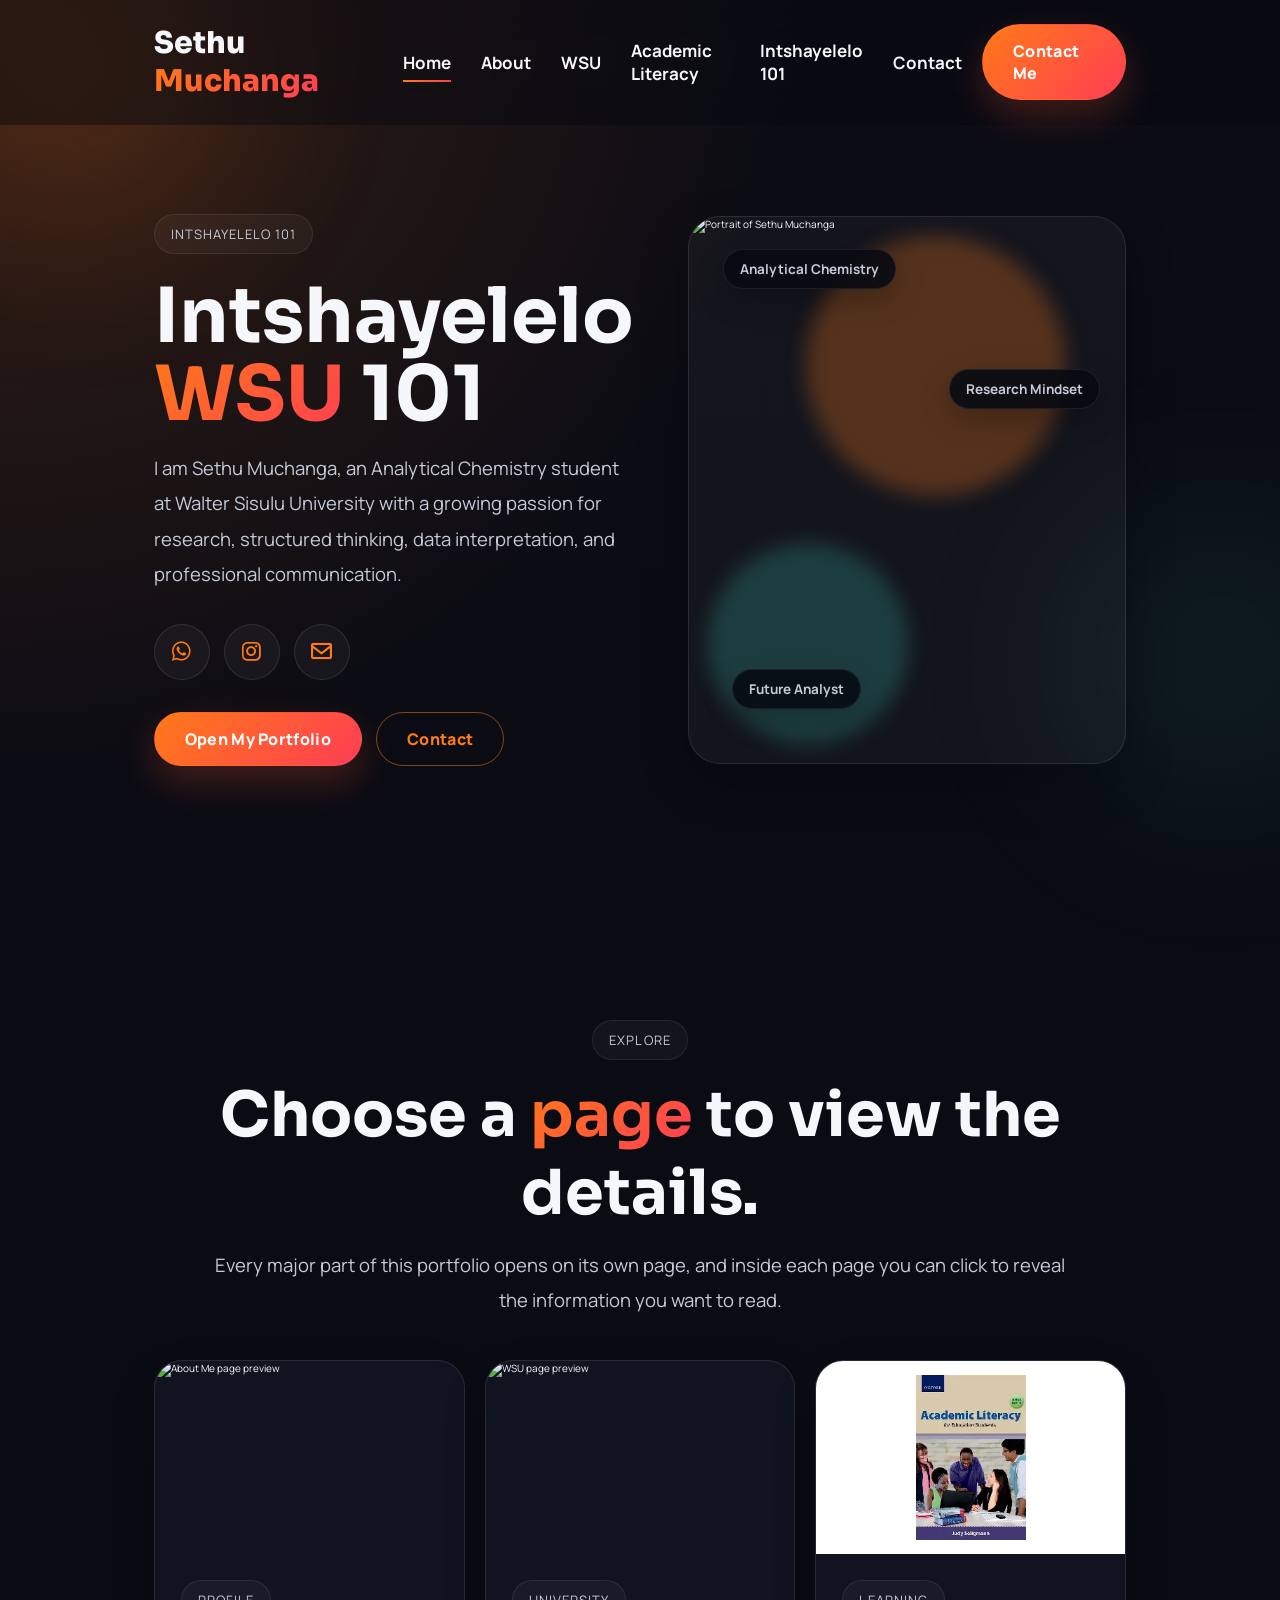
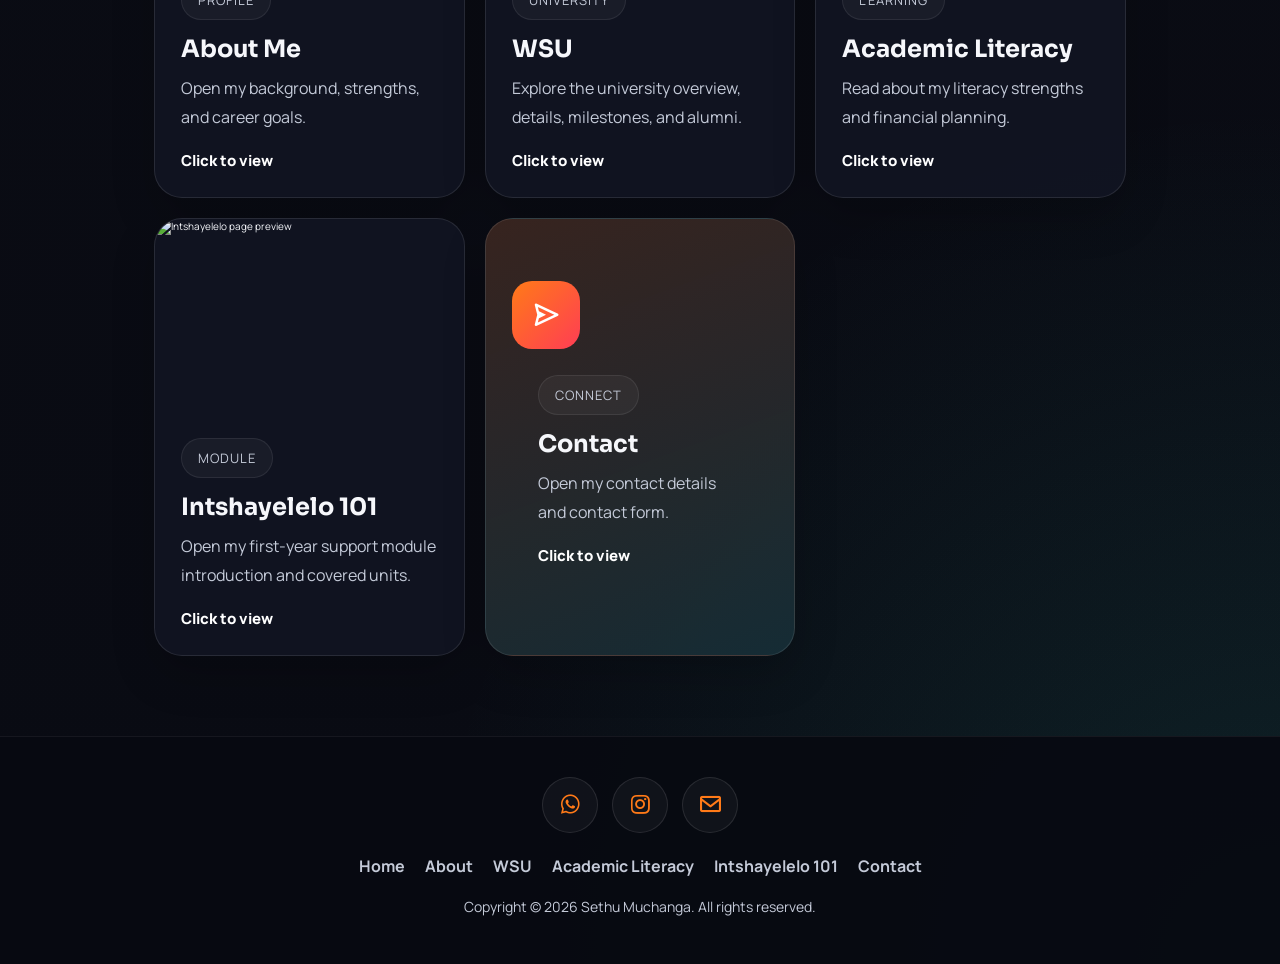
==== index.html @ 8727ae11 "Update hero section title and label in index.html" ====
<!DOCTYPE html>
<html lang="en">
<head>
    <meta charset="UTF-8">
    <meta name="viewport" content="width=device-width, initial-scale=1.0">
    <title>Sethu Muchanga | Student Portfolio</title>
    <meta
        name="description"
        content="Student portfolio for Sethu Muchanga, an Analytical Chemistry student and aspiring analyst at Walter Sisulu University."
    >
    <link rel="preconnect" href="https://fonts.googleapis.com">
    <link rel="preconnect" href="https://fonts.gstatic.com" crossorigin>
    <link
        href="https://fonts.googleapis.com/css2?family=Manrope:wght@400;500;600;700;800&family=Sora:wght@500;600;700;800&display=swap"
        rel="stylesheet"
    >
    <link href="https://unpkg.com/boxicons@2.1.4/css/boxicons.min.css" rel="stylesheet">
    <link rel="stylesheet" href="style.css">
</head>
<body class="site-body">
    <header class="header">
        <a href="index.html" class="logo">Sethu <span>Muchanga</span></a>

        <i class="bx bx-menu" id="menu-icon"></i>

        <nav class="navbar">
            <a href="index.html" class="active">Home</a>
            <a href="about.html">About</a>
            <a href="wsu.html">WSU</a>
            <a href="academic-literacy.html">Academic Literacy</a>
            <a href="intshayelelo.html">Intshayelelo 101</a>
            <a href="contact.html">Contact</a>
        </nav>

        <a href="contact.html" class="gradient-btn">Contact Me</a>
    </header>

    <main>
        <section class="hero hero-home">
            <div class="hero-copy parallax-layer" data-parallax="0.04">
                <span class="section-label">Intshayelelo 101</span>
                <h1>Intshayelelo <span>WSU</span> 101</h1>
                <p>
                    I am Sethu Muchanga, an Analytical Chemistry student at Walter Sisulu University
                    with a growing passion for research, structured thinking, data interpretation,
                    and professional communication.
                </p>

                <div class="social-icons">
                    <a
                        href="https://wa.me/27731771734?text=Hi%20Sethu%2C%20I%20viewed%20your%20portfolio%20and%20would%20love%20to%20connect."
                        target="_blank"
                        rel="noopener noreferrer"
                        aria-label="WhatsApp Sethu Muchanga"
                    >
                        <i class="bx bxl-whatsapp"></i>
                    </a>
                    <a
                        href="https://www.instagram.com/seth_u825/"
                        target="_blank"
                        rel="noopener noreferrer"
                        aria-label="Instagram profile for Sethu Muchanga"
                    >
                        <i class="bx bxl-instagram"></i>
                    </a>
                    <a href="mailto:sthmuchanga@gmail.com" aria-label="Email Sethu Muchanga">
                        <i class="bx bx-envelope"></i>
                    </a>
                </div>

                <div class="btn-group">
                    <a href="about.html" class="btn">Open My Portfolio</a>
                    <a href="contact.html" class="btn btn-secondary">Contact</a>
                </div>
            </div>

            <div class="hero-visual">
                <div class="orb orb-one parallax-layer" data-parallax="-0.06"></div>
                <div class="orb orb-two parallax-layer" data-parallax="0.05"></div>
                <div class="photo-card parallax-layer" data-parallax="-0.03">
                    <img src="about-photo.jpg" alt="Portrait of Sethu Muchanga">
                </div>
                <div class="floating-chip chip-one">Analytical Chemistry</div>
                <div class="floating-chip chip-two">Research Mindset</div>
                <div class="floating-chip chip-three">Future Analyst</div>
            </div>
        </section>

        <section class="page-section">
            <div class="section-heading-wrap">
                <span class="section-label">Explore</span>
                <h2 class="section-heading">Choose a <span>page</span> to view the details.</h2>
                <p class="section-intro">
                    Every major part of this portfolio opens on its own page, and inside each page you
                    can click to reveal the information you want to read.
                </p>
            </div>

            <div class="hub-grid">
                <a href="about.html" class="hub-card">
                    <div class="hub-thumb">
                        <img src="about-photo.jpg" alt="About Me page preview">
                    </div>
                    <div class="hub-content">
                        <span class="card-kicker">Profile</span>
                        <h3>About Me</h3>
                        <p>Open my background, strengths, and career goals.</p>
                        <span class="inline-link">Click to view</span>
                    </div>
                </a>

                <a href="wsu.html" class="hub-card">
                    <div class="hub-thumb">
                        <img src="wsu-photo.jpg" alt="WSU page preview">
                    </div>
                    <div class="hub-content">
                        <span class="card-kicker">University</span>
                        <h3>WSU</h3>
                        <p>Explore the university overview, details, milestones, and alumni.</p>
                        <span class="inline-link">Click to view</span>
                    </div>
                </a>

                <a href="academic-literacy.html" class="hub-card">
                    <div class="hub-thumb hub-thumb-contain">
                        <img src="literacy-cover.webp" alt="Academic literacy page preview">
                    </div>
                    <div class="hub-content">
                        <span class="card-kicker">Learning</span>
                        <h3>Academic Literacy</h3>
                        <p>Read about my literacy strengths and financial planning.</p>
                        <span class="inline-link">Click to view</span>
                    </div>
                </a>

                <a href="intshayelelo.html" class="hub-card">
                    <div class="hub-thumb">
                        <img src="intshayelelo-photo.jpg" alt="Intshayelelo page preview">
                    </div>
                    <div class="hub-content">
                        <span class="card-kicker">Module</span>
                        <h3>Intshayelelo 101</h3>
                        <p>Open my first-year support module introduction and covered units.</p>
                        <span class="inline-link">Click to view</span>
                    </div>
                </a>

                <a href="contact.html" class="hub-card hub-card-accent">
                    <div class="hub-icon">
                        <i class="bx bx-send"></i>
                    </div>
                    <div class="hub-content">
                        <span class="card-kicker">Connect</span>
                        <h3>Contact</h3>
                        <p>Open my contact details and contact form.</p>
                        <span class="inline-link">Click to view</span>
                    </div>
                </a>
            </div>
        </section>
    </main>

    <footer class="footer">
        <div class="social-icons">
            <a
                href="https://wa.me/27731771734?text=Hi%20Sethu%2C%20I%20viewed%20your%20portfolio%20and%20wanted%20to%20connect."
                target="_blank"
                rel="noopener noreferrer"
                aria-label="WhatsApp Sethu Muchanga"
            >
                <i class="bx bxl-whatsapp"></i>
            </a>
            <a
                href="https://www.instagram.com/seth_u825/"
                target="_blank"
                rel="noopener noreferrer"
                aria-label="Instagram profile for Sethu Muchanga"
            >
                <i class="bx bxl-instagram"></i>
            </a>
            <a href="mailto:sthmuchanga@gmail.com" aria-label="Email Sethu Muchanga">
                <i class="bx bx-envelope"></i>
            </a>
        </div>

        <ul class="footer-links">
            <li><a href="index.html">Home</a></li>
            <li><a href="about.html">About</a></li>
            <li><a href="wsu.html">WSU</a></li>
            <li><a href="academic-literacy.html">Academic Literacy</a></li>
            <li><a href="intshayelelo.html">Intshayelelo 101</a></li>
            <li><a href="contact.html">Contact</a></li>
        </ul>

        <p class="copyright">Copyright &copy; <span id="year"></span> Sethu Muchanga. All rights reserved.</p>
    </footer>

    <script src="script.js"></script>
</body>
</html>
---- style.css ----
* {
    margin: 0;
    padding: 0;
    box-sizing: border-box;
}

:root {
    --bg-color: #090b13;
    --bg-soft: #111420;
    --panel-color: rgba(18, 22, 36, 0.86);
    --panel-strong: rgba(10, 14, 24, 0.95);
    --text-color: #f6f7fb;
    --muted-text: #c4cad8;
    --accent-start: #ff7a18;
    --accent-end: #ff3d54;
    --accent-teal: #38d2c3;
    --border-color: rgba(255, 255, 255, 0.1);
    --gradient: linear-gradient(135deg, var(--accent-start), var(--accent-end));
    --shadow-glow: 0 1.6rem 3.8rem rgba(255, 86, 48, 0.24);
}

html {
    font-size: 62.5%;
    scroll-behavior: smooth;
}

body {
    min-height: 100vh;
    font-family: "Manrope", sans-serif;
    background:
        radial-gradient(circle at top left, rgba(255, 122, 24, 0.18), transparent 28%),
        radial-gradient(circle at bottom right, rgba(56, 210, 195, 0.12), transparent 30%),
        linear-gradient(180deg, #0b0c14 0%, #090b13 100%);
    color: var(--text-color);
    overflow-x: hidden;
}

body::before,
body::after {
    content: "";
    position: fixed;
    inset: auto;
    width: 32rem;
    height: 32rem;
    border-radius: 50%;
    filter: blur(9rem);
    z-index: -2;
    opacity: 0.26;
}

body::before {
    top: -8rem;
    left: -8rem;
    background: rgba(255, 122, 24, 0.56);
}

body::after {
    right: -10rem;
    bottom: 8rem;
    background: rgba(56, 210, 195, 0.34);
}

a {
    color: inherit;
    text-decoration: none;
}

img {
    width: 100%;
    display: block;
}

button {
    font: inherit;
}

::selection {
    background: rgba(255, 122, 24, 0.28);
    color: #fff;
}

::-webkit-scrollbar {
    width: 1.1rem;
}

::-webkit-scrollbar-track {
    background: #090b13;
}

::-webkit-scrollbar-thumb {
    background: var(--gradient);
    border-radius: 999px;
}

.header {
    position: fixed;
    inset: 0 0 auto;
    width: 100%;
    padding: 2.4rem 12%;
    display: flex;
    align-items: center;
    justify-content: space-between;
    gap: 2rem;
    background: rgba(8, 10, 18, 0.46);
    backdrop-filter: blur(2rem);
    border-bottom: 1px solid transparent;
    z-index: 1000;
    transition: 0.3s ease;
}

.header.scrolled {
    background: rgba(8, 10, 18, 0.88);
    border-color: rgba(255, 255, 255, 0.06);
    box-shadow: 0 1.2rem 3rem rgba(0, 0, 0, 0.28);
}

.logo {
    font-family: "Sora", sans-serif;
    font-size: 3rem;
    font-weight: 800;
}

.logo span,
.hero-copy h1 span,
.page-title span,
.section-heading span,
.panel-title span {
    background: var(--gradient);
    -webkit-background-clip: text;
    color: transparent;
}

.navbar {
    display: flex;
    align-items: center;
    gap: 3rem;
}

.navbar a {
    position: relative;
    font-size: 1.7rem;
    font-weight: 700;
    color: var(--text-color);
}

.navbar a::after {
    content: "";
    position: absolute;
    left: 0;
    bottom: -0.8rem;
    width: 100%;
    height: 0.2rem;
    background: var(--gradient);
    transform: scaleX(0);
    transform-origin: right;
    transition: transform 0.3s ease;
}

.navbar a:hover::after,
.navbar a.active::after {
    transform: scaleX(1);
    transform-origin: left;
}

.gradient-btn,
.btn,
.page-link-btn,
.back-btn {
    display: inline-flex;
    align-items: center;
    justify-content: center;
    gap: 0.8rem;
    width: fit-content;
    padding: 1.5rem 3rem;
    border: 1px solid transparent;
    border-radius: 999px;
    background: var(--gradient);
    color: #fff;
    font-size: 1.6rem;
    font-weight: 800;
    letter-spacing: 0.02em;
    cursor: pointer;
    box-shadow: var(--shadow-glow);
    transition: transform 0.3s ease, box-shadow 0.3s ease, background 0.3s ease;
}

.gradient-btn:hover,
.btn:hover,
.page-link-btn:hover,
.back-btn:hover {
    transform: translateY(-0.4rem);
    box-shadow: 0 1.8rem 4.4rem rgba(255, 86, 48, 0.34);
}

.btn-secondary,
.back-btn {
    background: transparent;
    color: var(--accent-start);
    border-color: rgba(255, 122, 24, 0.5);
    box-shadow: none;
}

.btn-secondary:hover,
.back-btn:hover {
    background: rgba(255, 122, 24, 0.1);
}

#menu-icon {
    display: none;
    font-size: 3.6rem;
    color: var(--accent-start);
    cursor: pointer;
}

.section-label,
.card-kicker {
    display: inline-flex;
    align-items: center;
    width: fit-content;
    padding: 1rem 1.6rem;
    border-radius: 999px;
    border: 1px solid rgba(255, 255, 255, 0.08);
    background: rgba(255, 255, 255, 0.04);
    color: var(--muted-text);
    font-size: 1.3rem;
    letter-spacing: 0.08em;
    text-transform: uppercase;
}

.hero {
    min-height: 100vh;
    padding: 16rem 12% 8rem;
    display: grid;
    grid-template-columns: 1.05fr 0.95fr;
    align-items: center;
    gap: 5rem;
}

.hero-copy h1 {
    margin: 2.4rem 0 1.8rem;
    font-family: "Sora", sans-serif;
    font-size: clamp(4.6rem, 7vw, 7.6rem);
    line-height: 1.02;
}

.hero-copy p,
.page-intro,
.section-intro {
    color: var(--muted-text);
    font-size: 1.85rem;
    line-height: 1.9;
}

.social-icons {
    display: flex;
    flex-wrap: wrap;
    gap: 1.4rem;
    margin: 3.2rem 0;
}

.social-icons a {
    width: 5.6rem;
    height: 5.6rem;
    display: inline-flex;
    align-items: center;
    justify-content: center;
    border-radius: 50%;
    background: rgba(255, 255, 255, 0.04);
    border: 1px solid rgba(255, 255, 255, 0.1);
    color: var(--accent-start);
    font-size: 2.5rem;
    transition: transform 0.3s ease, background 0.3s ease, color 0.3s ease;
}

.social-icons a:hover {
    transform: translateY(-0.5rem);
    background: var(--gradient);
    color: #fff;
}

.btn-group,
.action-row {
    display: flex;
    flex-wrap: wrap;
    gap: 1.4rem;
}

.hero-visual,
.media-stage {
    position: relative;
    display: flex;
    align-items: center;
    justify-content: center;
    min-height: 50rem;
}

.photo-card,
.media-frame {
    position: relative;
    width: min(44rem, 100%);
    overflow: hidden;
    border-radius: 3.2rem;
    border: 1px solid rgba(255, 255, 255, 0.1);
    background: rgba(255, 255, 255, 0.04);
    box-shadow: 0 2rem 4.8rem rgba(0, 0, 0, 0.26);
}

.photo-card {
    aspect-ratio: 4 / 5;
}

.photo-card img,
.media-frame img,
.panel-media img,
.hub-thumb img {
    width: 100%;
    height: 100%;
    object-fit: cover;
}

.orb {
    position: absolute;
    border-radius: 50%;
    filter: blur(1rem);
    z-index: -1;
}

.orb-one {
    width: 26rem;
    height: 26rem;
    top: 2rem;
    right: 6rem;
    background: rgba(255, 122, 24, 0.28);
}

.orb-two {
    width: 20rem;
    height: 20rem;
    bottom: 2rem;
    left: 2rem;
    background: rgba(56, 210, 195, 0.22);
}

.floating-chip {
    position: absolute;
    padding: 1rem 1.6rem;
    border-radius: 999px;
    background: rgba(8, 10, 18, 0.9);
    border: 1px solid rgba(255, 255, 255, 0.08);
    color: var(--muted-text);
    font-size: 1.35rem;
    font-weight: 700;
    box-shadow: 0 1rem 3rem rgba(0, 0, 0, 0.24);
}

.chip-one {
    top: 6%;
    left: 8%;
}

.chip-two {
    right: 6%;
    top: 28%;
}

.chip-three {
    left: 10%;
    bottom: 10%;
}

.page-section,
.page-shell {
    padding: 12rem 12% 8rem;
}

.page-shell {
    min-height: 100vh;
}

.section-heading-wrap,
.page-hero {
    max-width: 86rem;
    margin: 0 auto 4.2rem;
    text-align: center;
}

.section-heading,
.page-title {
    margin: 1.6rem 0;
    font-family: "Sora", sans-serif;
    font-size: clamp(3.8rem, 5vw, 6.2rem);
}

.hub-grid,
.menu-grid {
    display: grid;
    grid-template-columns: repeat(auto-fit, minmax(24rem, 1fr));
    gap: 2rem;
}

.hub-card,
.menu-card,
.detail-panel,
.contact-card,
.form-card {
    border-radius: 2.8rem;
    border: 1px solid var(--border-color);
    background: var(--panel-color);
    box-shadow: 0 2rem 4.4rem rgba(0, 0, 0, 0.18);
}

.hub-card {
    overflow: hidden;
    transition: transform 0.3s ease, border-color 0.3s ease, box-shadow 0.3s ease;
}

.hub-card:hover {
    transform: translateY(-0.8rem);
    border-color: rgba(255, 122, 24, 0.34);
    box-shadow: 0 2.4rem 5rem rgba(0, 0, 0, 0.22), 0 0 3rem rgba(255, 86, 48, 0.1);
}

.hub-thumb {
    aspect-ratio: 16 / 10;
    overflow: hidden;
}

.hub-thumb-contain {
    display: flex;
    align-items: center;
    justify-content: center;
    background: #fff;
}

.hub-thumb-contain img {
    object-fit: contain;
    padding: 1.4rem;
}

.hub-content {
    padding: 2.6rem;
}

.hub-content h3,
.menu-card h3,
.panel-heading h3,
.contact-card h3,
.form-card h3 {
    margin: 1.4rem 0 1rem;
    font-family: "Sora", sans-serif;
    font-size: 2.4rem;
}

.hub-content p,
.menu-card p,
.panel-copy p,
.detail-list li,
.contact-card p,
.contact-links strong,
.contact-links span,
.form-card p {
    color: var(--muted-text);
    font-size: 1.6rem;
    line-height: 1.8;
}

.inline-link {
    display: inline-flex;
    margin-top: 1.8rem;
    color: #fff;
    font-size: 1.5rem;
    font-weight: 800;
}

.hub-card-accent {
    padding: 2.6rem;
    display: flex;
    flex-direction: column;
    justify-content: center;
    background:
        linear-gradient(160deg, rgba(255, 122, 24, 0.16), rgba(56, 210, 195, 0.12)),
        var(--panel-color);
}

.hub-icon {
    width: 6.8rem;
    height: 6.8rem;
    display: inline-flex;
    align-items: center;
    justify-content: center;
    border-radius: 2rem;
    background: var(--gradient);
    color: #fff;
    font-size: 3rem;
}

.subhero {
    display: grid;
    grid-template-columns: 0.95fr 1.05fr;
    align-items: center;
    gap: 4rem;
    margin-bottom: 4.4rem;
}

.subhero-copy {
    display: grid;
    gap: 1.6rem;
}

.explorer {
    display: grid;
    gap: 2.4rem;
}

.menu-card {
    width: 100%;
    padding: 2.6rem;
    text-align: left;
    cursor: pointer;
    transition: transform 0.3s ease, border-color 0.3s ease, background 0.3s ease;
}

.menu-card:hover,
.menu-card.is-selected {
    transform: translateY(-0.4rem);
    border-color: rgba(255, 122, 24, 0.34);
    background:
        linear-gradient(140deg, rgba(255, 122, 24, 0.14), rgba(56, 210, 195, 0.08)),
        var(--panel-color);
}

.detail-panel {
    display: none;
    padding: 3rem;
    gap: 2.6rem;
}

.detail-panel.is-open {
    display: grid;
    animation: fadeUp 0.4s ease;
}

.panel-layout {
    display: grid;
    grid-template-columns: 0.9fr 1.1fr;
    gap: 2.6rem;
    align-items: start;
}

.panel-media {
    min-height: 30rem;
    overflow: hidden;
    border-radius: 2.4rem;
    border: 1px solid rgba(255, 255, 255, 0.08);
    background: rgba(255, 255, 255, 0.03);
}

.panel-media--contain {
    display: flex;
    align-items: center;
    justify-content: center;
    background: #fff;
    padding: 1.2rem;
}

.panel-media--contain img {
    object-fit: contain;
}

.panel-heading {
    display: flex;
    align-items: center;
    justify-content: space-between;
    gap: 1.4rem;
}

.panel-heading h3 {
    margin: 0;
}

.panel-copy {
    display: grid;
    gap: 1.4rem;
}

.detail-list {
    display: grid;
    gap: 1rem;
    list-style: none;
}

.detail-list li {
    position: relative;
    padding-left: 2.2rem;
}

.detail-list li::before {
    content: "";
    position: absolute;
    top: 1rem;
    left: 0;
    width: 0.8rem;
    height: 0.8rem;
    border-radius: 50%;
    background: var(--gradient);
}

.stats-grid {
    display: grid;
    grid-template-columns: repeat(2, minmax(0, 1fr));
    gap: 1.2rem;
    margin-top: 1.6rem;
}

.stat-box {
    padding: 1.8rem;
    border-radius: 2rem;
    background: rgba(255, 255, 255, 0.04);
    border: 1px solid rgba(255, 255, 255, 0.08);
}

.stat-box span {
    display: block;
    margin-bottom: 0.5rem;
    color: var(--muted-text);
    font-size: 1.2rem;
    letter-spacing: 0.08em;
    text-transform: uppercase;
}

.stat-box strong {
    font-family: "Sora", sans-serif;
    font-size: 2.1rem;
}

.budget-table {
    width: 100%;
    margin-top: 1.6rem;
    border-collapse: collapse;
    overflow: hidden;
    border-radius: 2rem;
}

.budget-table th,
.budget-table td {
    padding: 1.4rem 1.6rem;
    text-align: left;
    font-size: 1.5rem;
}

.budget-table thead {
    background: rgba(255, 122, 24, 0.18);
}

.budget-table tbody tr {
    background: rgba(255, 255, 255, 0.03);
    border-bottom: 1px solid rgba(255, 255, 255, 0.06);
}

.budget-table tbody tr:last-child {
    border-bottom: none;
}

.contact-grid {
    display: grid;
    grid-template-columns: 0.9fr 1.1fr;
    gap: 2.6rem;
}

.contact-card,
.form-card {
    padding: 3rem;
}

.contact-links {
    display: grid;
    gap: 1.4rem;
    margin-top: 2.2rem;
}

.contact-links a {
    display: flex;
    align-items: center;
    gap: 1.4rem;
    padding: 1.6rem;
    border-radius: 2rem;
    background: rgba(255, 255, 255, 0.04);
    border: 1px solid rgba(255, 255, 255, 0.08);
    transition: transform 0.3s ease, border-color 0.3s ease, background 0.3s ease;
}

.contact-links a:hover {
    transform: translateX(0.5rem);
    border-color: rgba(255, 122, 24, 0.3);
    background: rgba(255, 122, 24, 0.08);
}

.contact-links i {
    width: 5rem;
    height: 5rem;
    display: inline-flex;
    align-items: center;
    justify-content: center;
    border-radius: 1.6rem;
    background: var(--gradient);
    color: #fff;
    font-size: 2.3rem;
    flex-shrink: 0;
}

.contact-form {
    display: grid;
    gap: 1.6rem;
    margin-top: 2rem;
}

.input-row {
    display: grid;
    grid-template-columns: repeat(2, minmax(0, 1fr));
    gap: 1.4rem;
}

.contact-form input,
.contact-form textarea {
    width: 100%;
    padding: 1.7rem 1.8rem;
    border-radius: 1.8rem;
    border: 1px solid rgba(255, 255, 255, 0.08);
    background: rgba(255, 255, 255, 0.03);
    color: var(--text-color);
    font-family: inherit;
    font-size: 1.6rem;
    outline: none;
}

.contact-form input:focus,
.contact-form textarea:focus {
    border-color: rgba(255, 122, 24, 0.45);
    box-shadow: 0 0 0 0.4rem rgba(255, 122, 24, 0.12);
}

.contact-form textarea {
    min-height: 22rem;
    resize: none;
}

.footer {
    padding: 4rem 12% 4.8rem;
    border-top: 1px solid rgba(255, 255, 255, 0.06);
    background: rgba(8, 10, 18, 0.94);
    text-align: center;
}

.footer .social-icons {
    justify-content: center;
    margin: 0 0 2.2rem;
}

.footer-links {
    display: flex;
    justify-content: center;
    flex-wrap: wrap;
    gap: 2rem;
    list-style: none;
    margin-bottom: 2rem;
}

.footer-links a {
    color: var(--muted-text);
    font-size: 1.6rem;
    font-weight: 700;
}

.footer-links a:hover {
    color: #fff;
}

.copyright {
    color: var(--muted-text);
    font-size: 1.4rem;
}

@keyframes fadeUp {
    from {
        opacity: 0;
        transform: translateY(2rem);
    }
    to {
        opacity: 1;
        transform: translateY(0);
    }
}

@media (max-width: 1100px) {
    html {
        font-size: 58%;
    }

    .header,
    .hero,
    .page-shell,
    .page-section,
    .footer {
        padding-left: 8%;
        padding-right: 8%;
    }
}

@media (max-width: 900px) {
    #menu-icon {
        display: block;
    }

    .gradient-btn {
        display: none;
    }

    .navbar {
        position: absolute;
        top: calc(100% + 1rem);
        right: 8%;
        width: min(34rem, 84vw);
        padding: 2rem;
        display: none;
        flex-direction: column;
        align-items: flex-start;
        gap: 1.6rem;
        background: rgba(8, 10, 18, 0.96);
        border: 1px solid rgba(255, 122, 24, 0.24);
        border-radius: 2.4rem;
        box-shadow: 0 2rem 4rem rgba(0, 0, 0, 0.34);
    }

    .navbar.active {
        display: flex;
    }

    .hero,
    .subhero,
    .panel-layout,
    .contact-grid {
        grid-template-columns: 1fr;
    }

    .hero-copy,
    .subhero-copy,
    .page-hero {
        text-align: center;
    }

    .hero-copy,
    .subhero-copy {
        justify-items: center;
    }

    .btn-group,
    .action-row {
        justify-content: center;
    }
}

@media (max-width: 680px) {
    html {
        font-size: 55%;
    }

    .hero,
    .page-shell,
    .page-section {
        padding-top: 14rem;
    }

    .photo-card,
    .media-frame {
        width: min(38rem, 100%);
    }

    .stats-grid,
    .input-row {
        grid-template-columns: 1fr;
    }

    .panel-heading {
        flex-direction: column;
        align-items: flex-start;
    }
}

@media (max-width: 480px) {
    .logo {
        font-size: 2.5rem;
    }

    .social-icons a {
        width: 5.1rem;
        height: 5.1rem;
    }

    .btn,
    .btn-secondary,
    .page-link-btn,
    .back-btn {
        width: 100%;
    }

    .hub-content,
    .menu-card,
    .detail-panel,
    .contact-card,
    .form-card {
        padding: 2.4rem;
    }
}
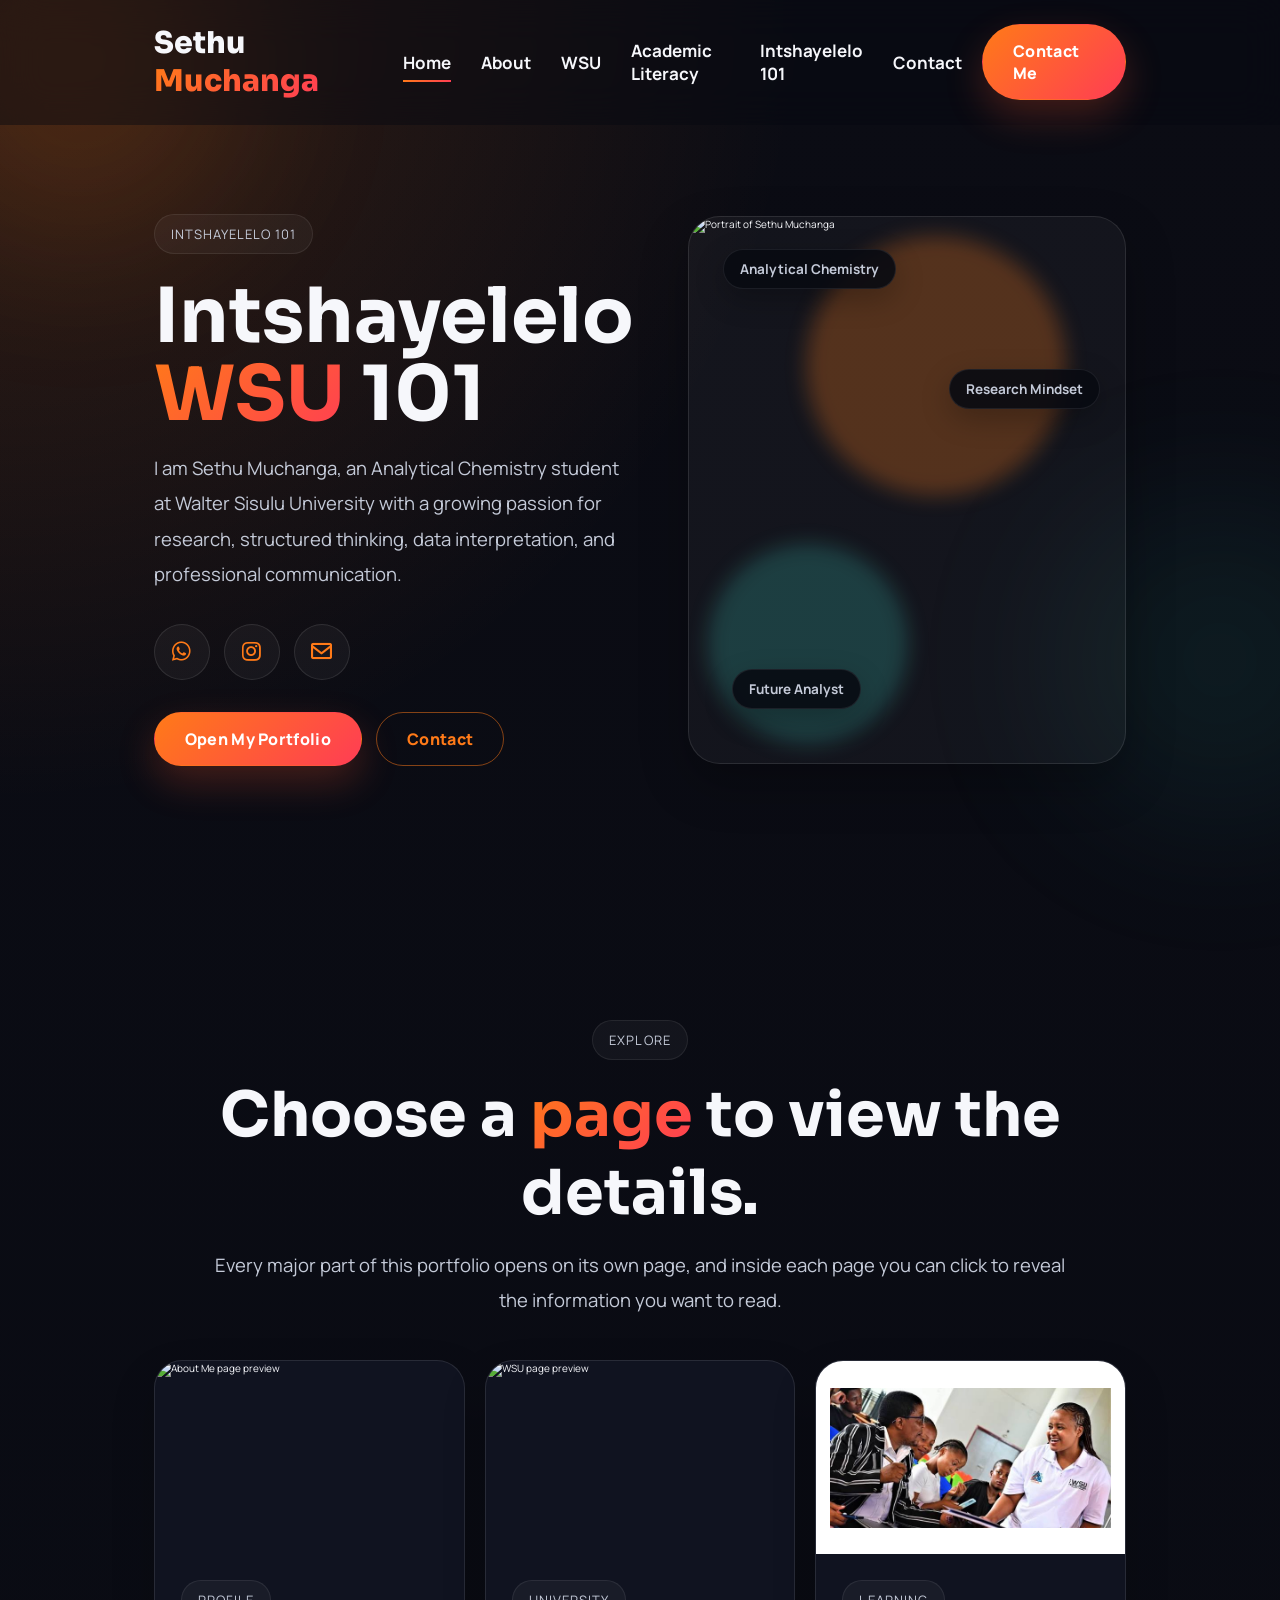
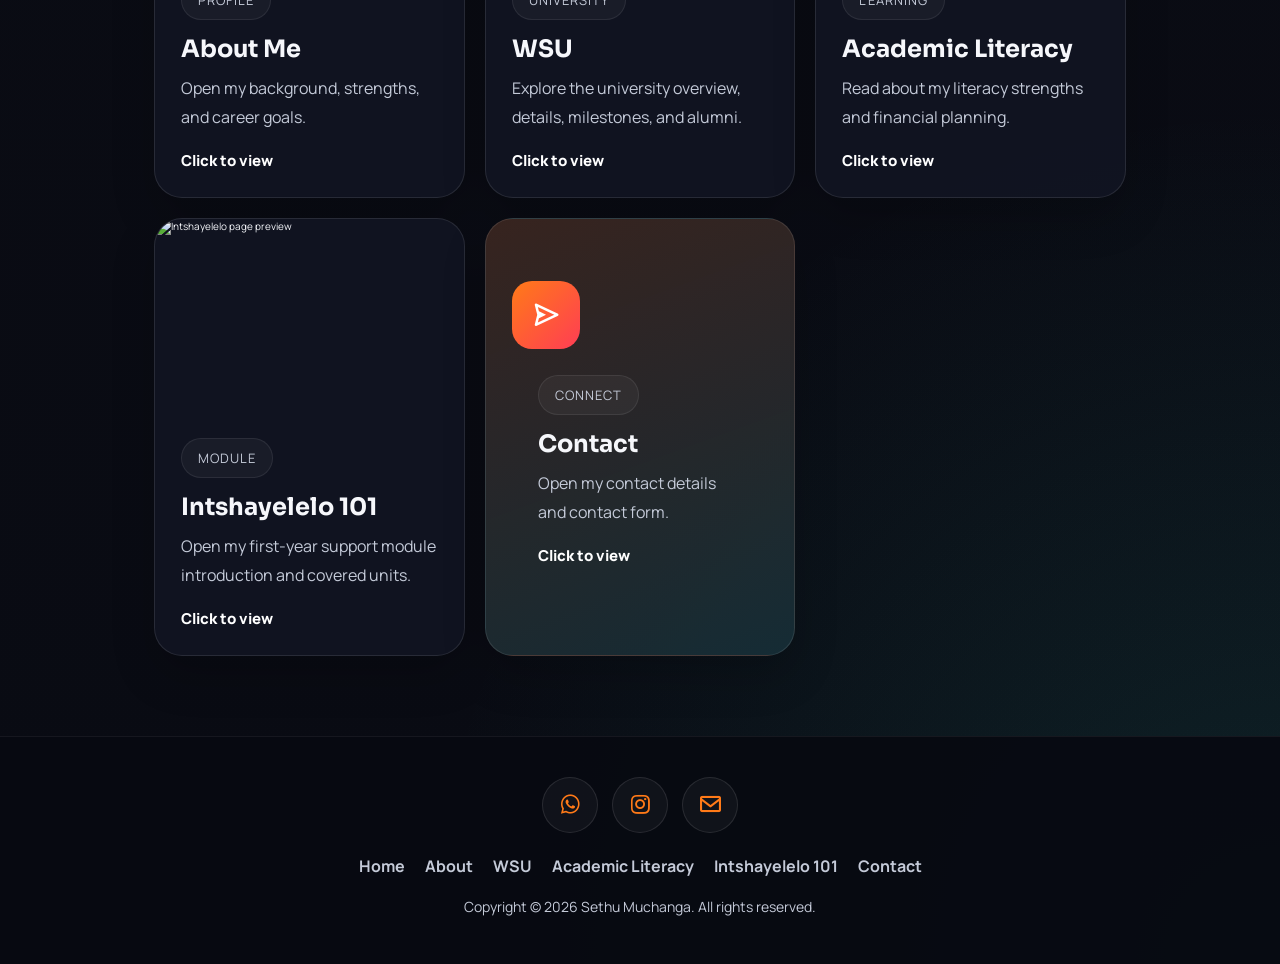
==== commit d31110c9: "Update image source for academic literacy preview" ====
--- a/index.html
+++ b/index.html
@@ -3,7 +3,7 @@
 <head>
     <meta charset="UTF-8">
     <meta name="viewport" content="width=device-width, initial-scale=1.0">
-    <title>Sethu Muchanga | Student Portfolio</title>
+    <title>Home | Student Portfolio</title>
     <meta
         name="description"
         content="Student portfolio for Sethu Muchanga, an Analytical Chemistry student and aspiring analyst at Walter Sisulu University."
@@ -123,7 +123,7 @@
 
                 <a href="academic-literacy.html" class="hub-card">
                     <div class="hub-thumb hub-thumb-contain">
-                        <img src="literacy-cover.webp" alt="Academic literacy page preview">
+                        <img src="images.jpg" alt="Academic literacy page preview">
                     </div>
                     <div class="hub-content">
                         <span class="card-kicker">Learning</span>
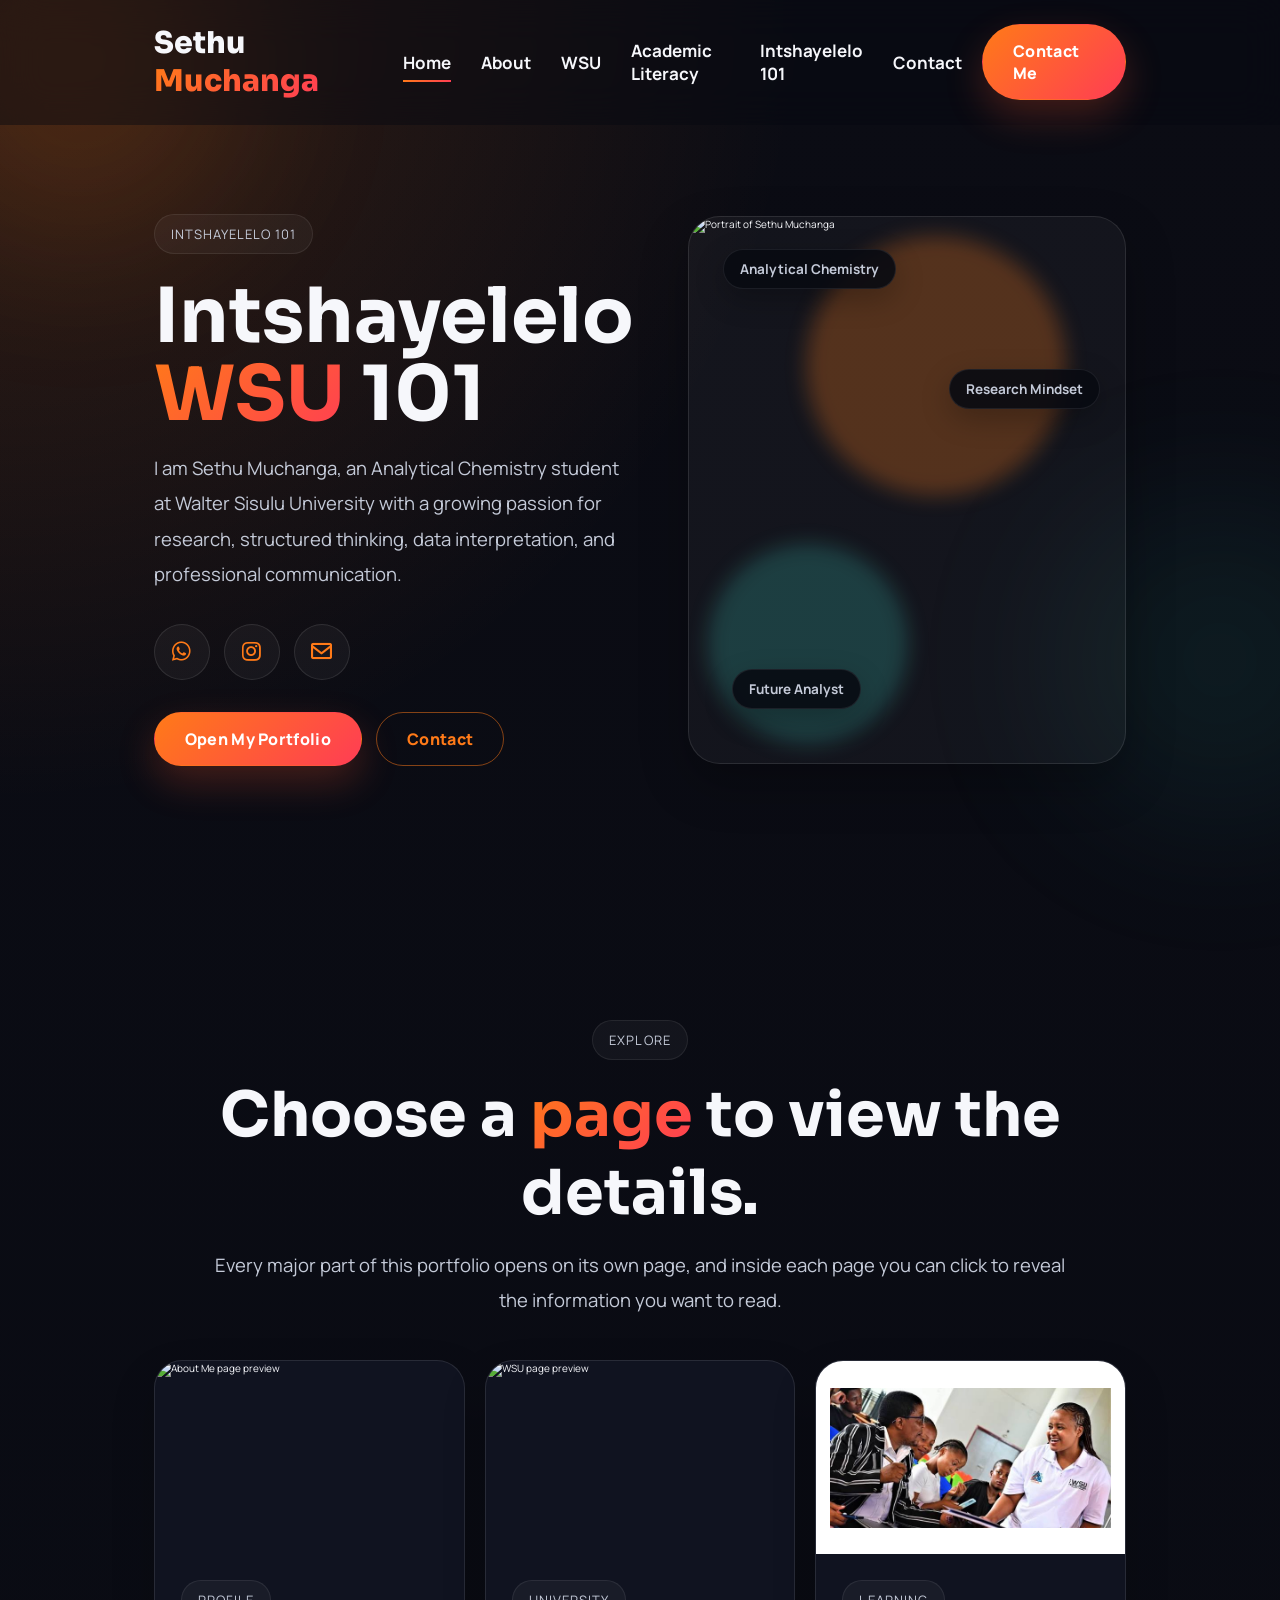
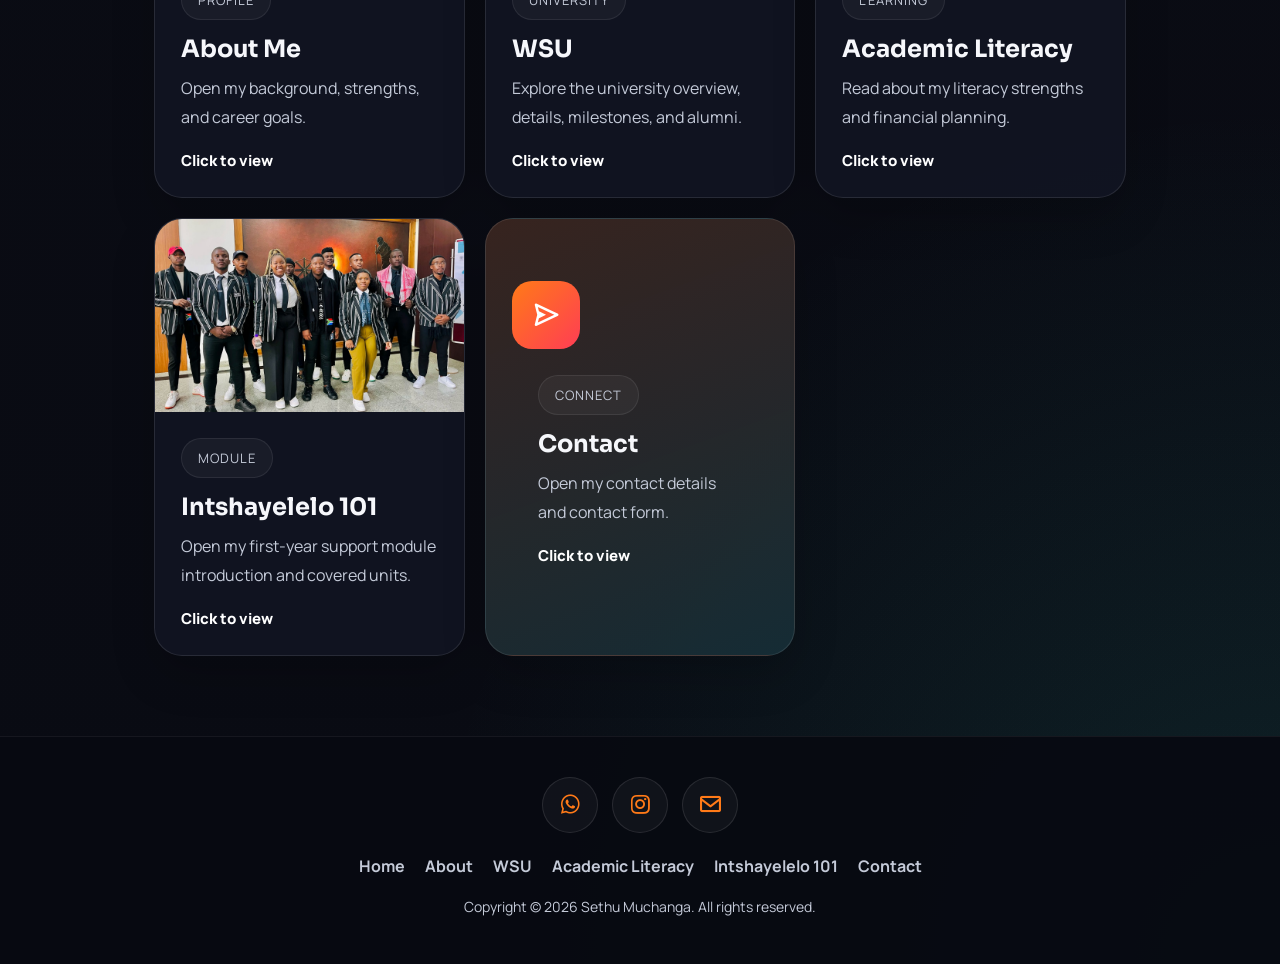
==== commit 0b615a11: "Update index.html" ====
--- a/index.html
+++ b/index.html
@@ -135,7 +135,7 @@
 
                 <a href="intshayelelo.html" class="hub-card">
                     <div class="hub-thumb">
-                        <img src="intshayelelo-photo.jpg" alt="Intshayelelo page preview">
+                        <img src="IMG-20260526-WA0014.jpg" alt="Intshayelelo page preview">
                     </div>
                     <div class="hub-content">
                         <span class="card-kicker">Module</span>
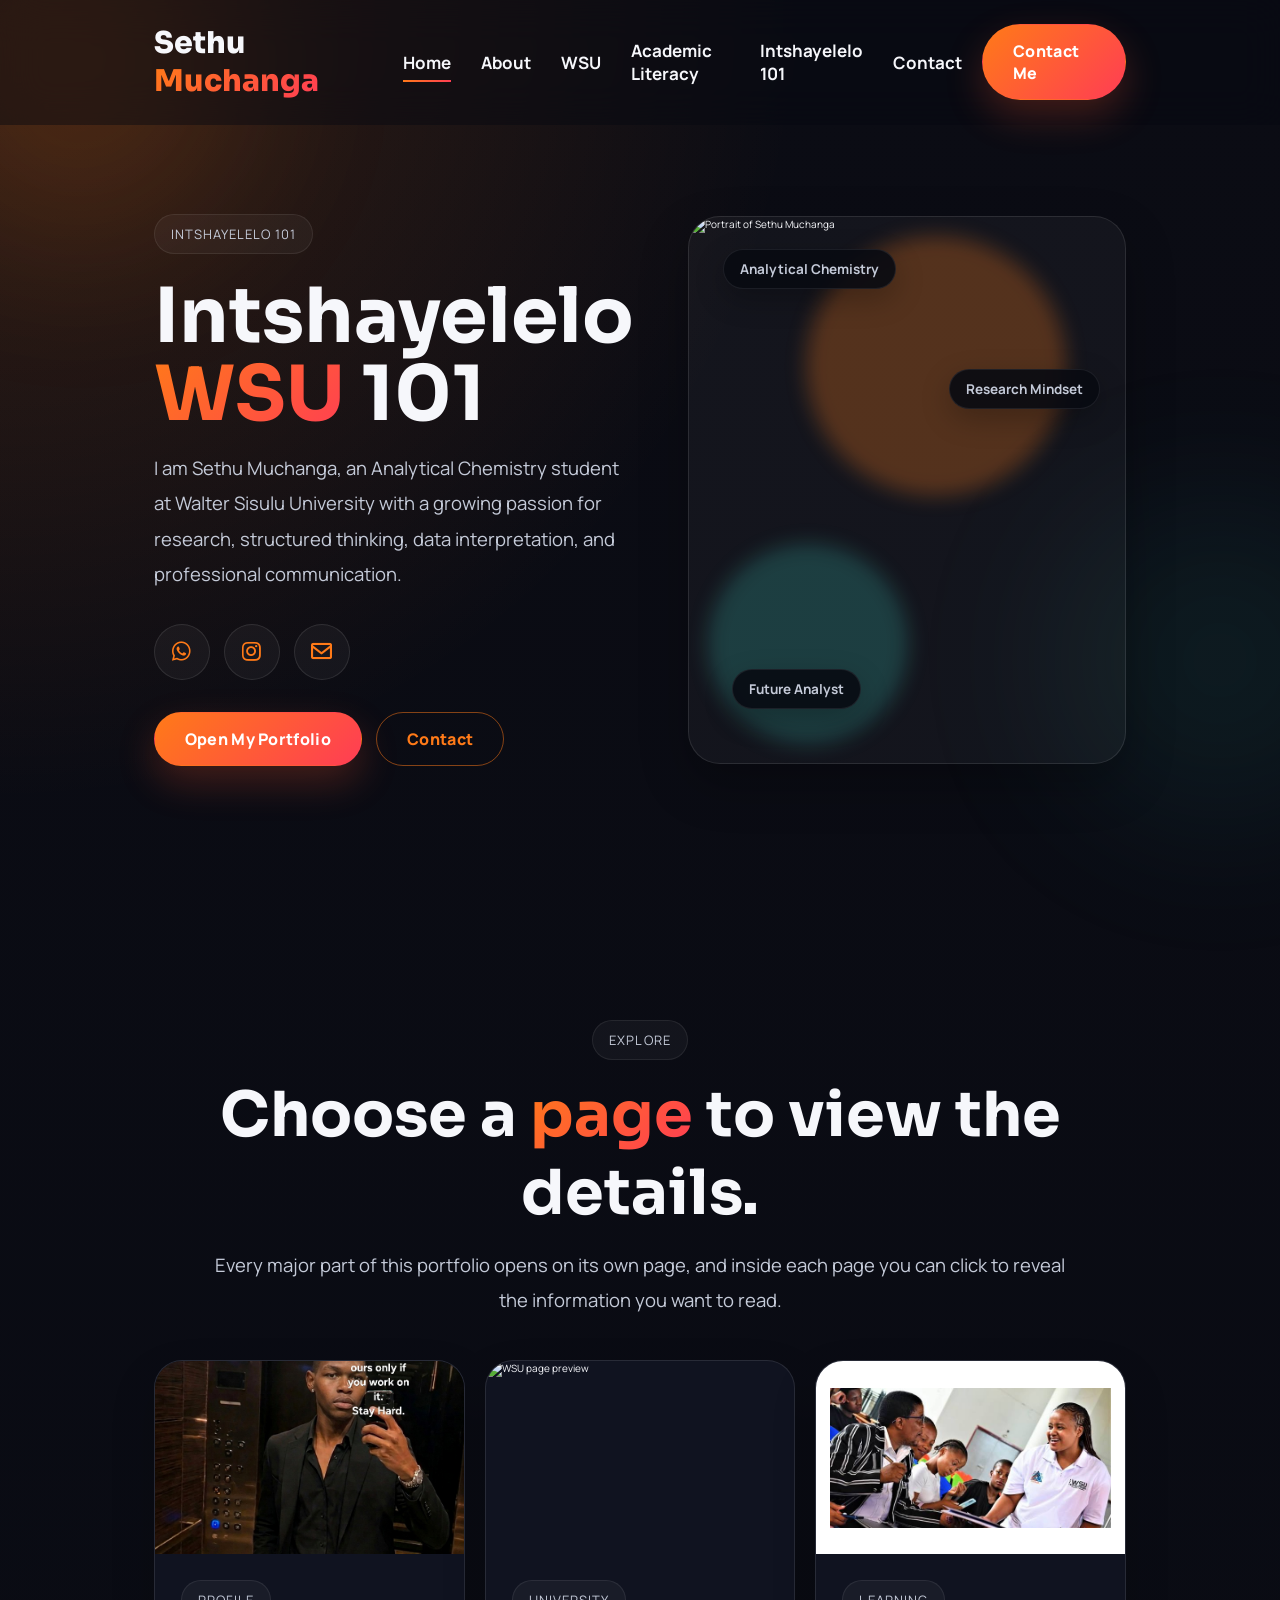
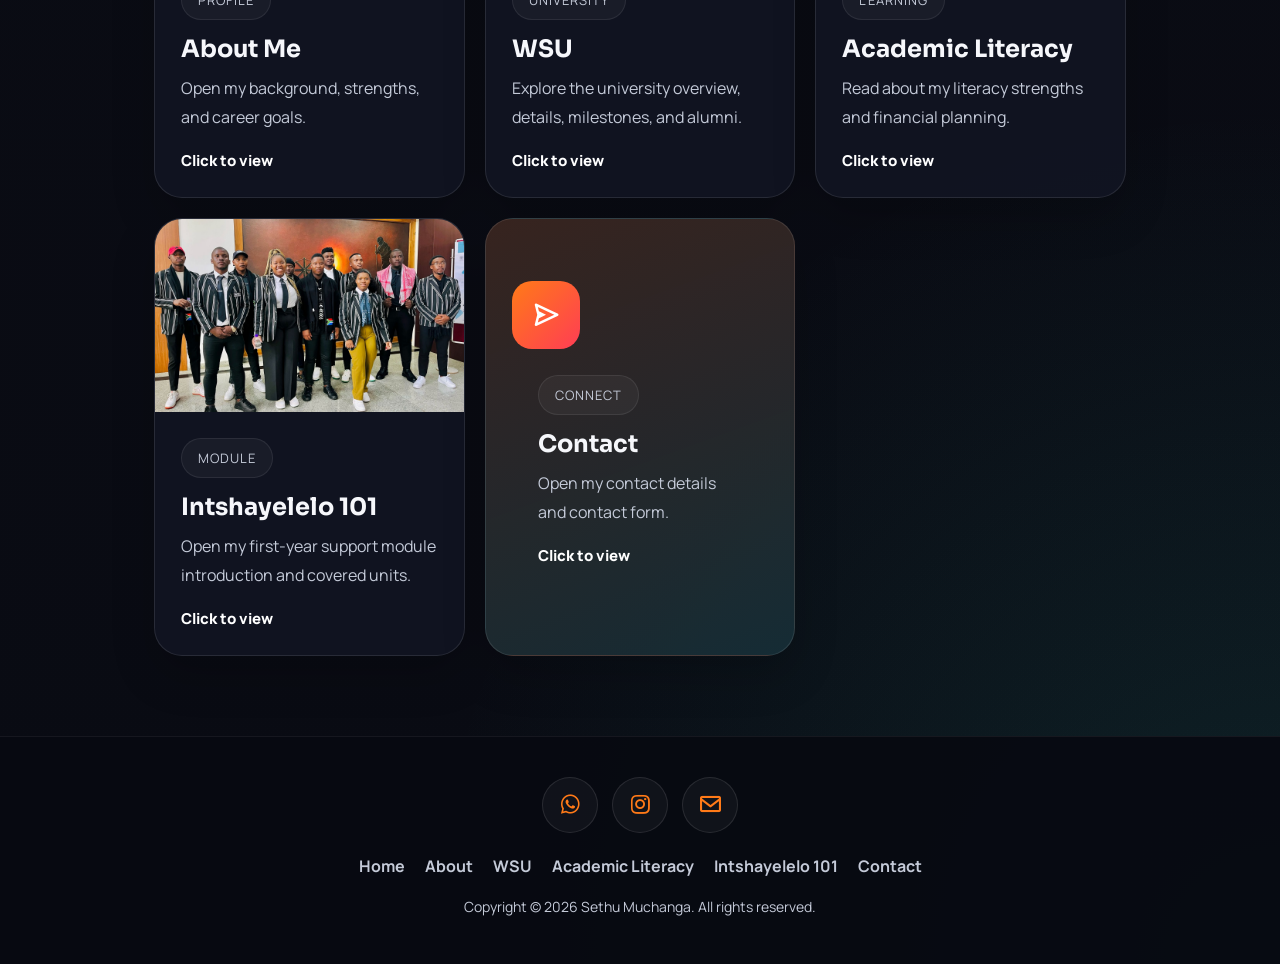
==== commit d5cdd635: "Update image source for About Me page preview" ====
--- a/index.html
+++ b/index.html
@@ -99,7 +99,7 @@
             <div class="hub-grid">
                 <a href="about.html" class="hub-card">
                     <div class="hub-thumb">
-                        <img src="about-photo.jpg" alt="About Me page preview">
+                        <img src="1783615886153.jpg" alt="About Me page preview">
                     </div>
                     <div class="hub-content">
                         <span class="card-kicker">Profile</span>
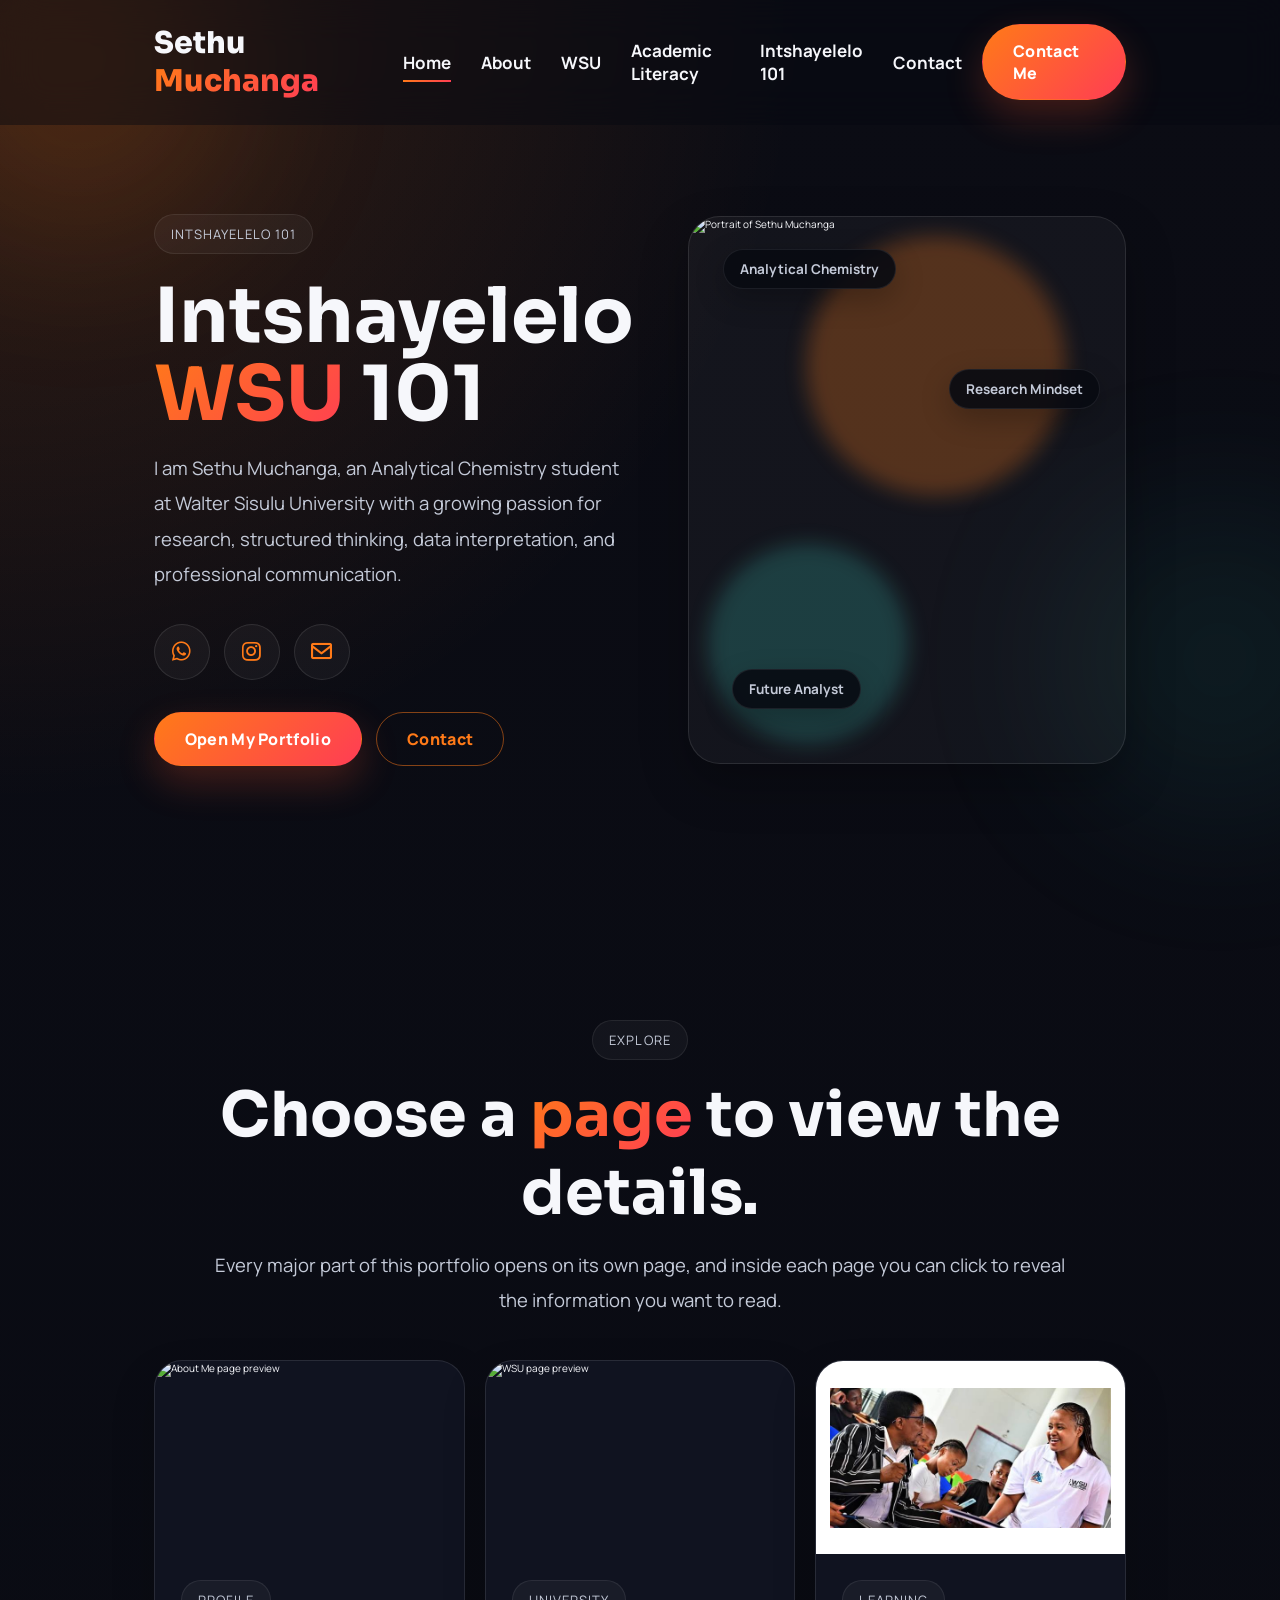
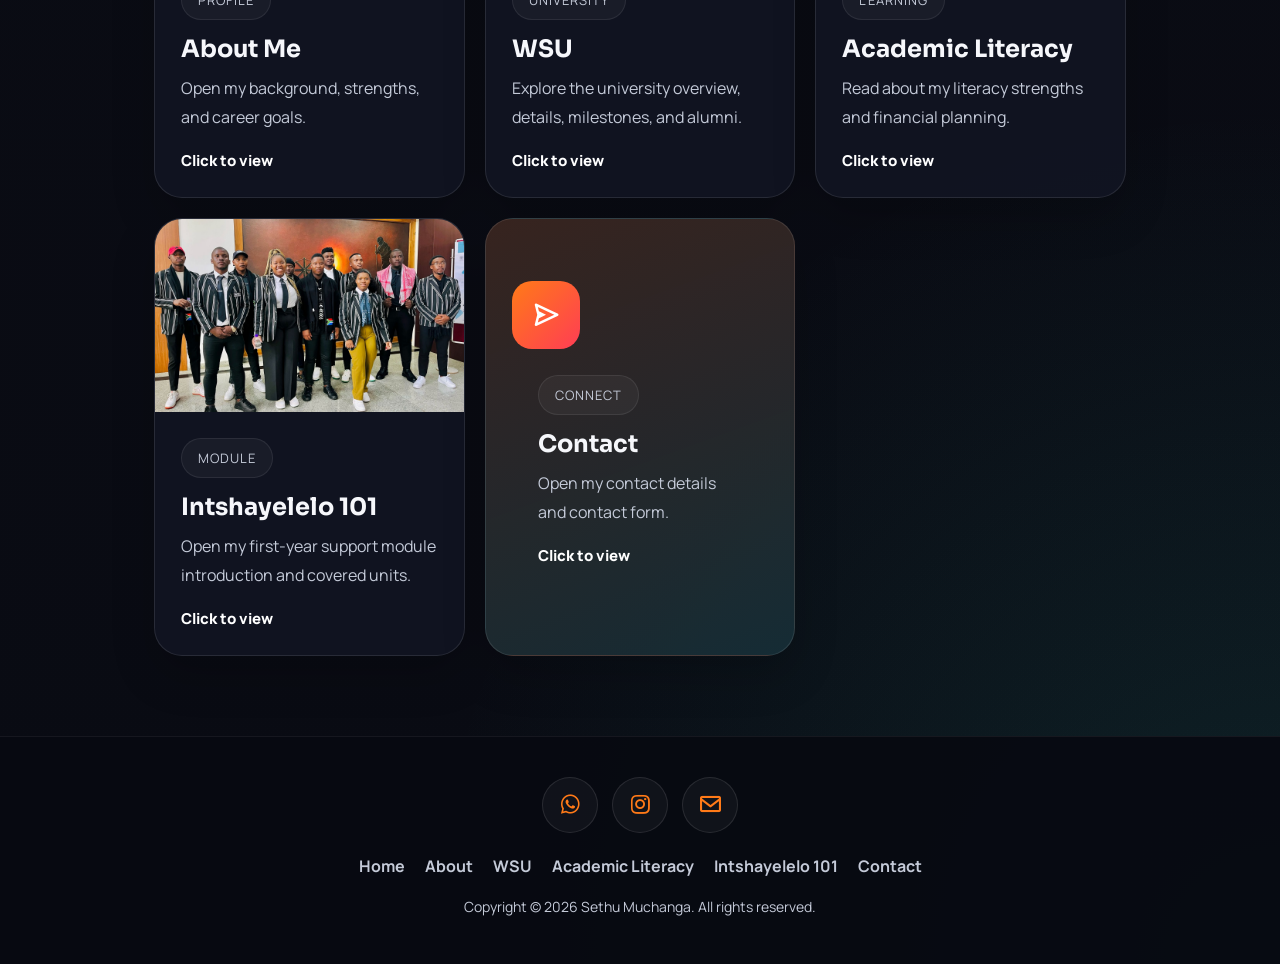
==== commit 2f440cbd: "Update image source for About Me page preview" ====
--- a/index.html
+++ b/index.html
@@ -99,7 +99,7 @@
             <div class="hub-grid">
                 <a href="about.html" class="hub-card">
                     <div class="hub-thumb">
-                        <img src="1783615886153.jpg" alt="About Me page preview">
+                        <img src="1783615886153(1).jpg" alt="About Me page preview">
                     </div>
                     <div class="hub-content">
                         <span class="card-kicker">Profile</span>
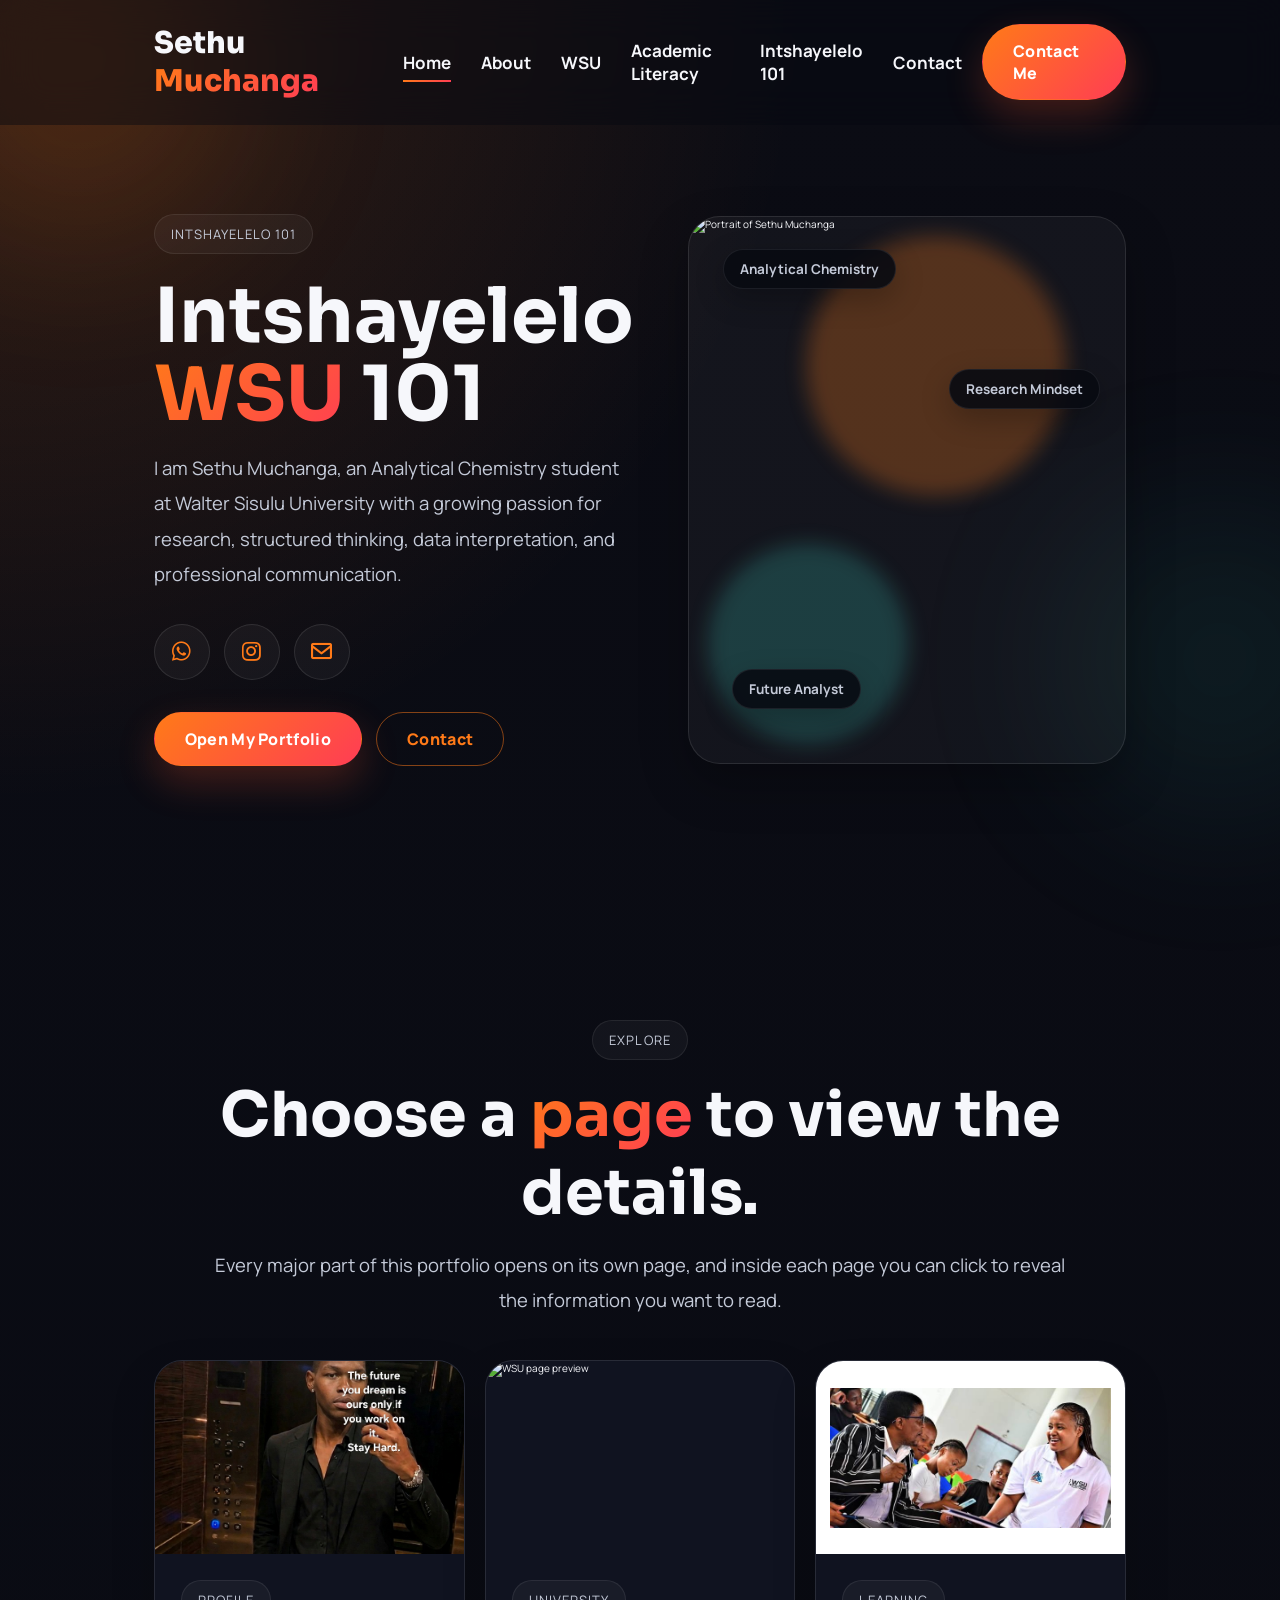
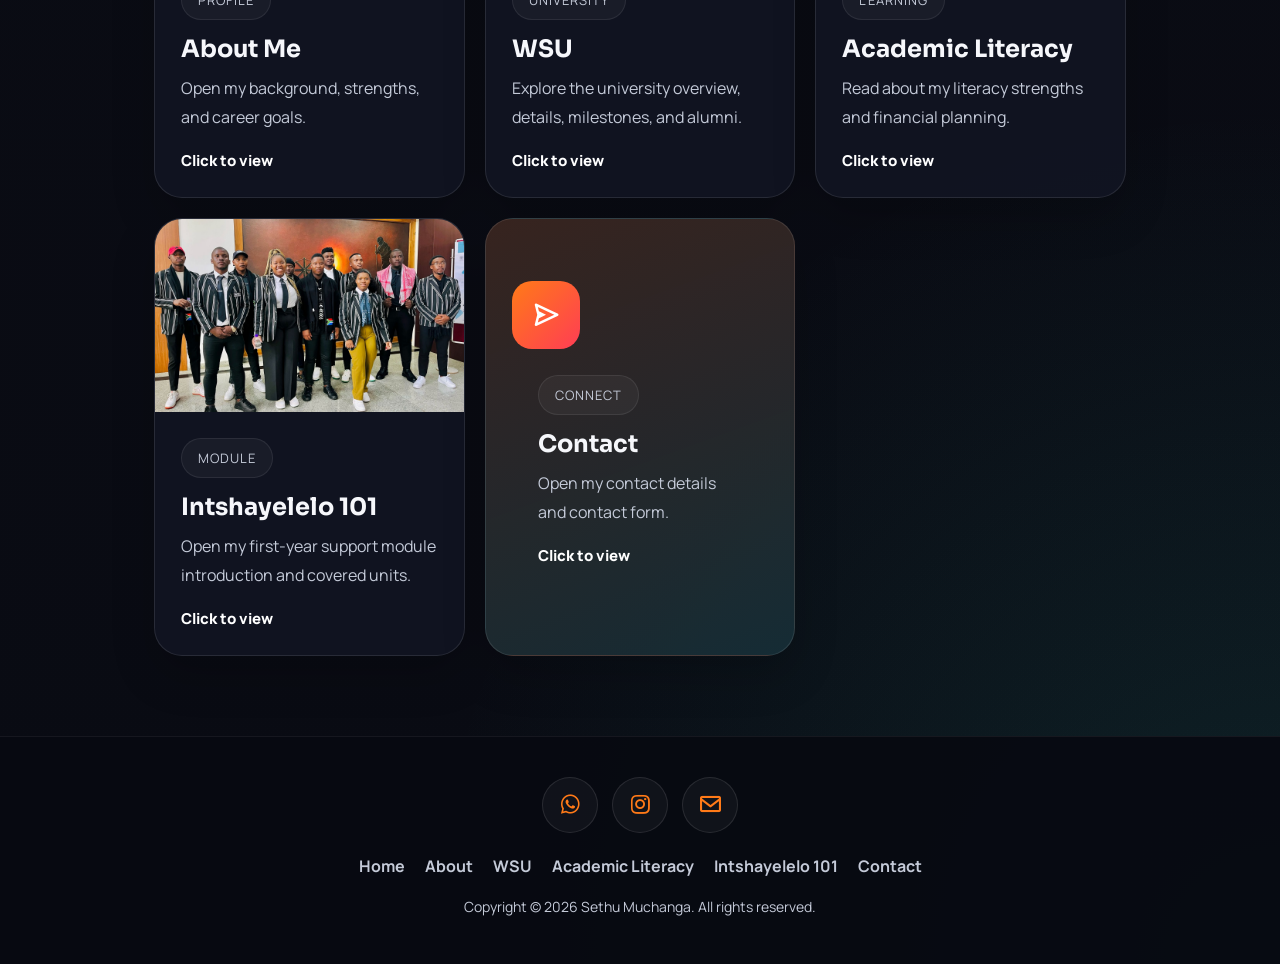
==== commit ded49a65: "Fix image source formatting in index.html" ====
--- a/index.html
+++ b/index.html
@@ -99,7 +99,7 @@
             <div class="hub-grid">
                 <a href="about.html" class="hub-card">
                     <div class="hub-thumb">
-                        <img src="1783615886153(1).jpg" alt="About Me page preview">
+                        <img src="1783615886153 (1).jpg" alt="About Me page preview">
                     </div>
                     <div class="hub-content">
                         <span class="card-kicker">Profile</span>
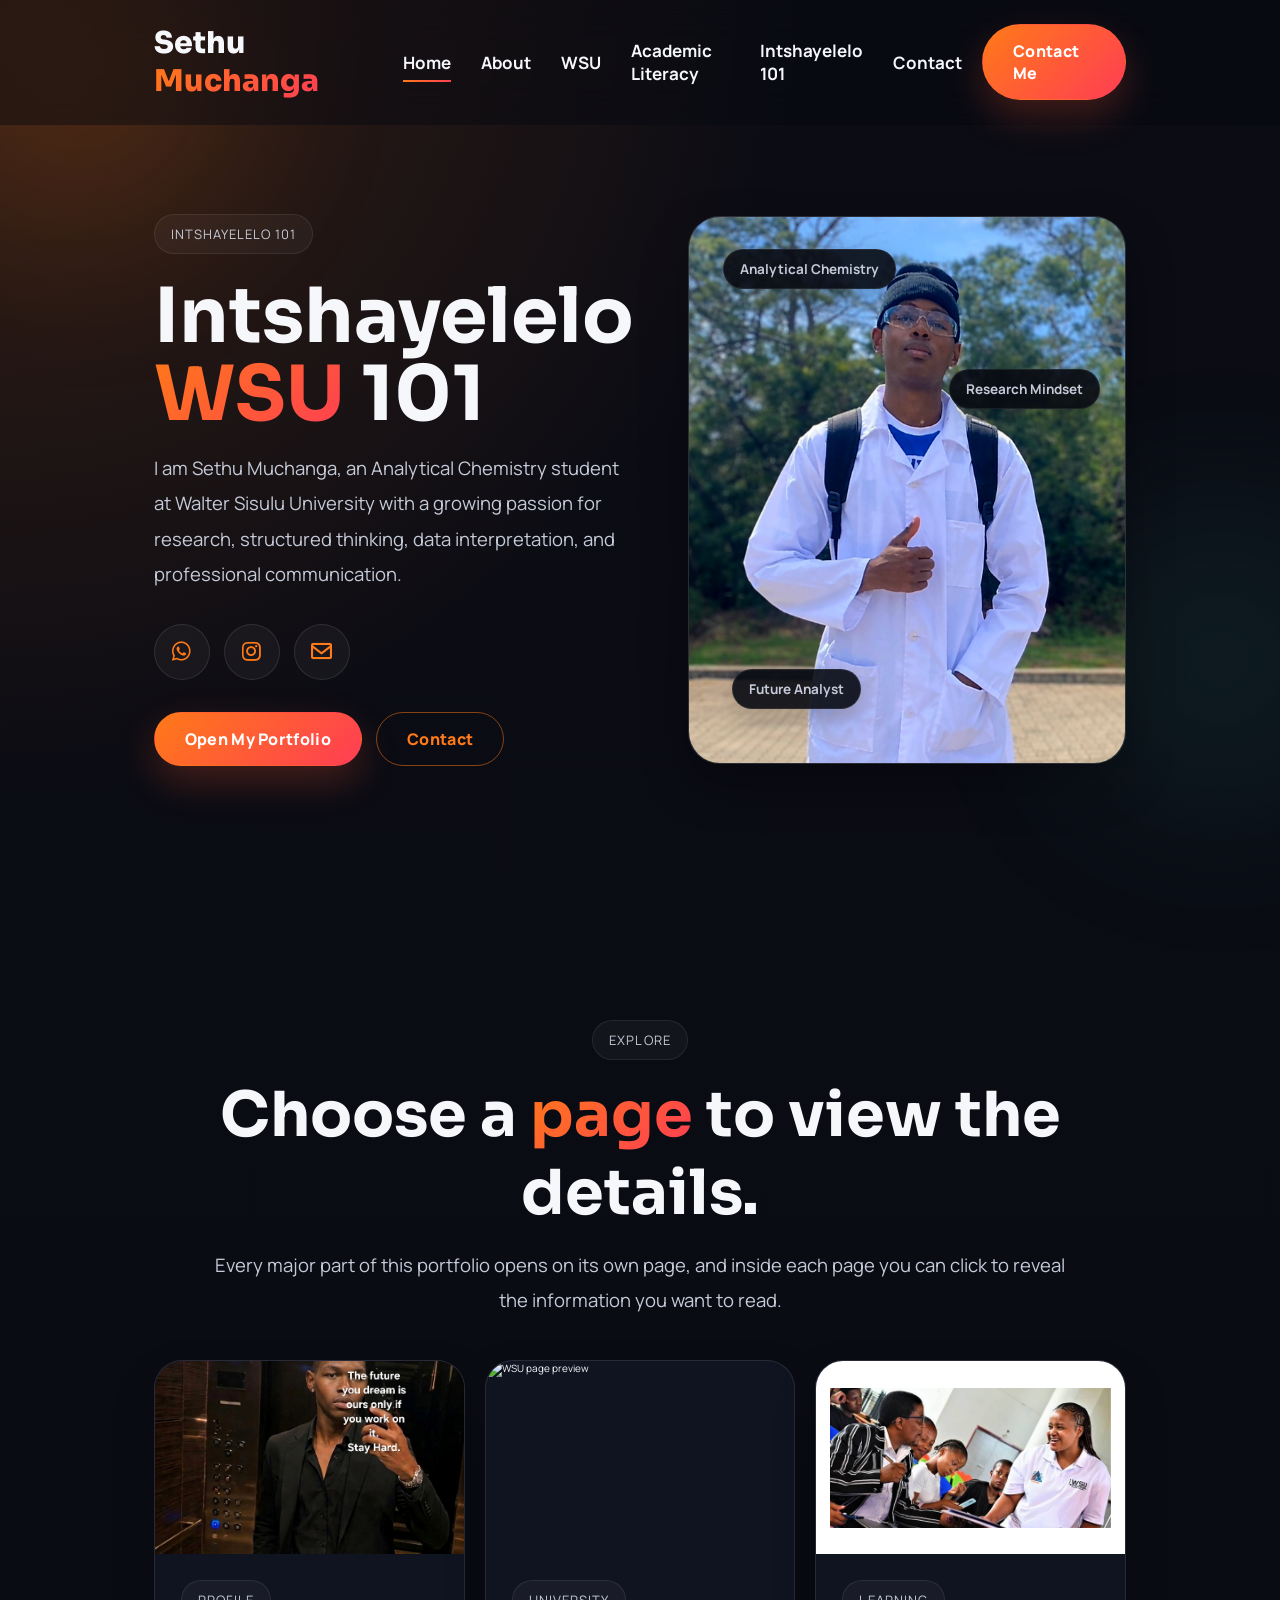
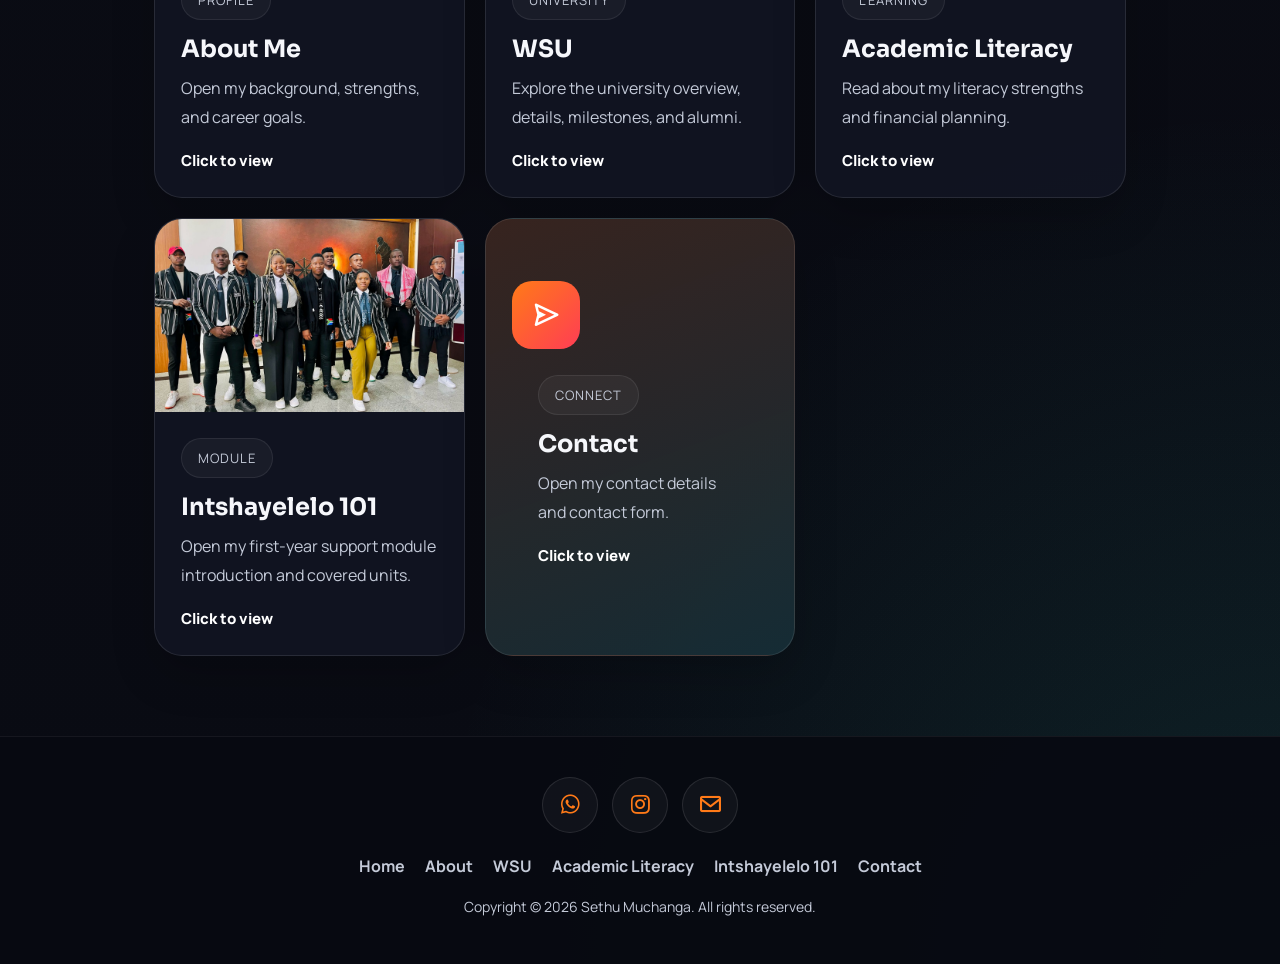
==== commit c1f2ac76: "Update image source in hero visual section" ====
--- a/index.html
+++ b/index.html
@@ -78,7 +78,7 @@
                 <div class="orb orb-one parallax-layer" data-parallax="-0.06"></div>
                 <div class="orb orb-two parallax-layer" data-parallax="0.05"></div>
                 <div class="photo-card parallax-layer" data-parallax="-0.03">
-                    <img src="about-photo.jpg" alt="Portrait of Sethu Muchanga">
+                    <img src="file_00000000e13c71f589dfc2b58bacc2a7.png" alt="Portrait of Sethu Muchanga">
                 </div>
                 <div class="floating-chip chip-one">Analytical Chemistry</div>
                 <div class="floating-chip chip-two">Research Mindset</div>
